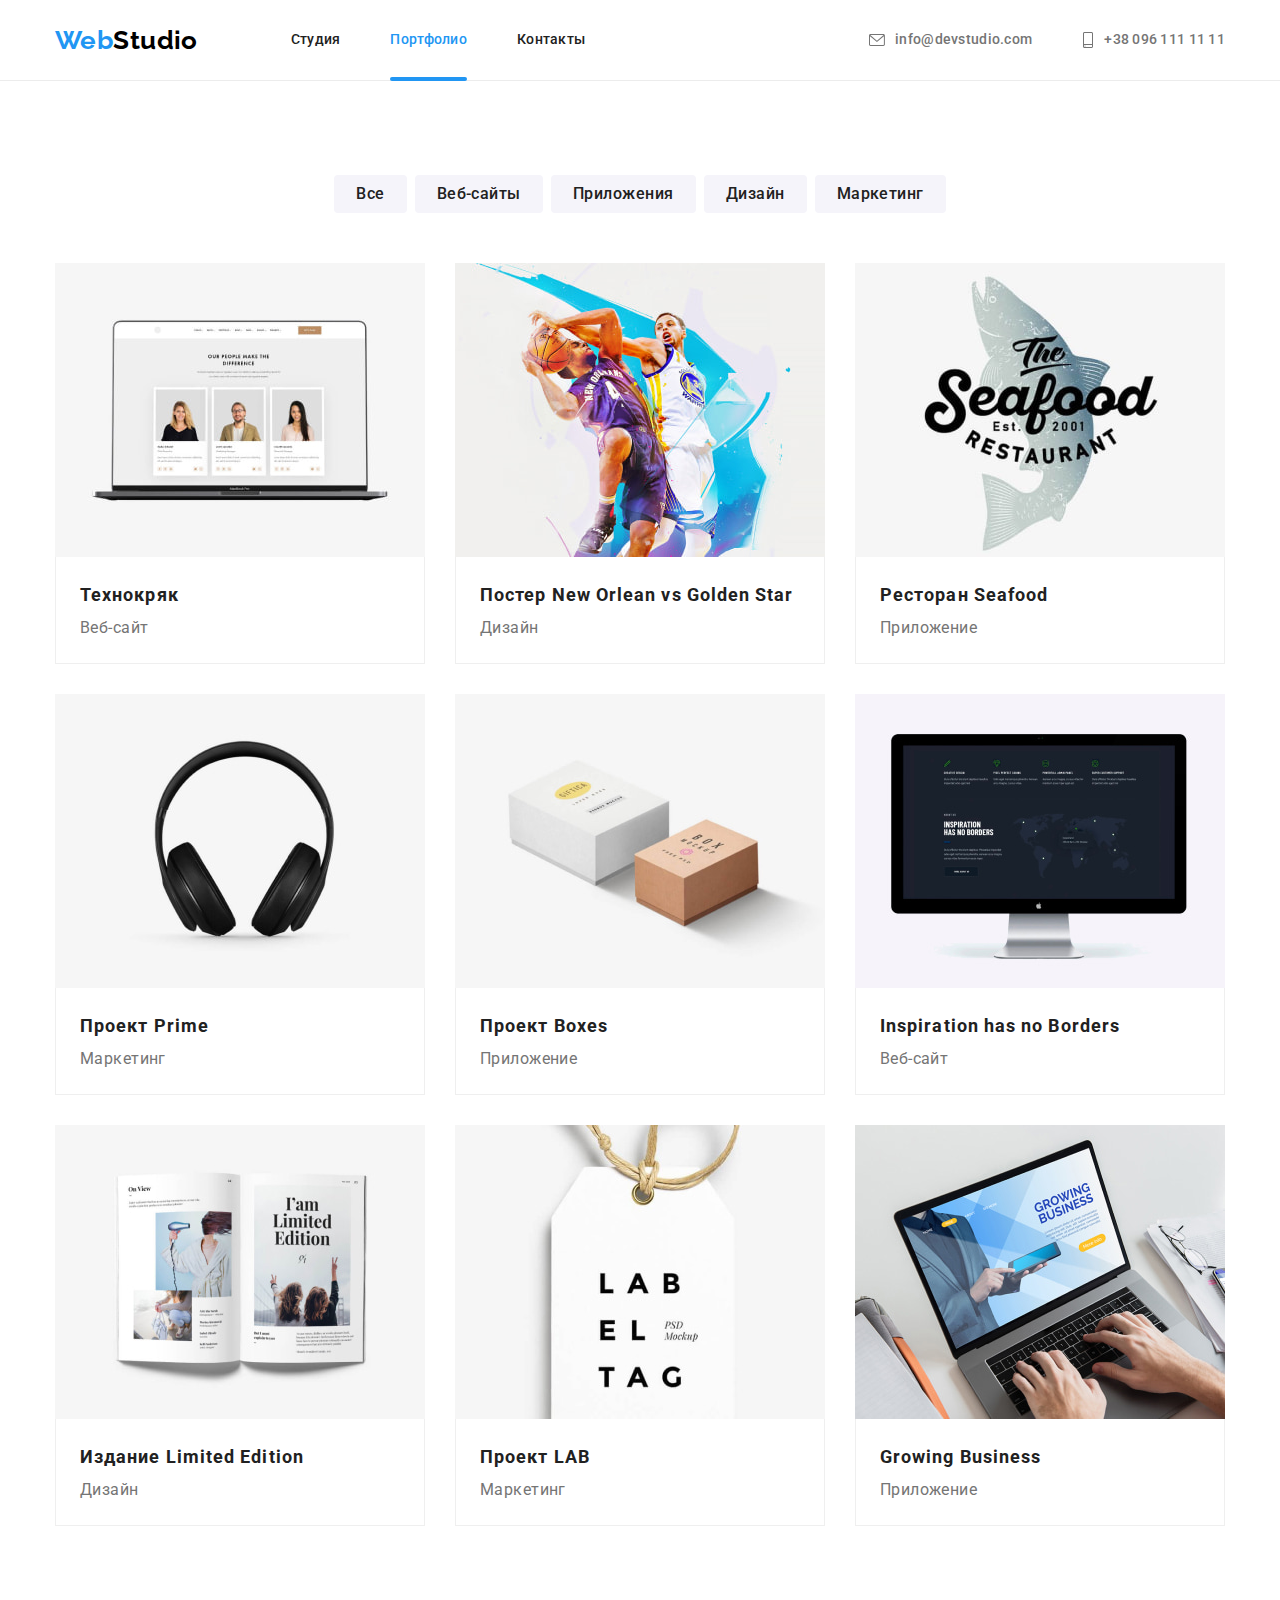
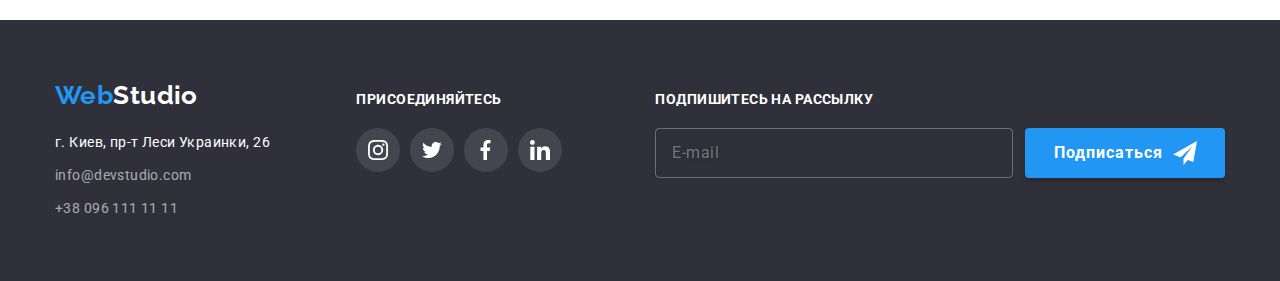
==== portfolio.html @ 92adb213 "Переніс файли з 6 ДЗ" ====
<!DOCTYPE html>
<html lang="ru">
  <head>
    <meta charset="UTF-8" />
    <meta http-equiv="X-UA-Compatible" content="IE=edge" />
    <meta name="viewport" content="width=device-width, initial-scale=1.0" />
    <title>Портфолио</title>
    <link
      rel="stylesheet"
      href="https://cdnjs.cloudflare.com/ajax/libs/modern-normalize/1.1.0/modern-normalize.min.css"
    />
    <link
      href="https://fonts.googleapis.com/css2?family=Raleway:wght@700&family=Roboto:wght@400;500;700;900&display=swap"
      rel="stylesheet"
    />
    <link rel="stylesheet" href="./css/styles.css" />
  </head>
  <body>
    <!-- header сайту -->
    <header class="header">
      <div class="container">
        <div class="header-container-nav">
          <a href="./index.html" class="logo logo-header"
            >Web<span class="logo-black">Studio</span>
          </a>
          <nav class="header-nav">
            <ul class="header-nav-list">
              <li class="header-nav-item">
                <a href="./index.html" class="header-nav-link">Студия</a>
              </li>
              <li class="header-nav-item">
                <a href="./portfolio.html" class="header-nav-link nav-active">Портфолио</a>
              </li>
              <li class="header-nav-item"><a href="./" class="header-nav-link">Контакты</a></li>
            </ul>
          </nav>
        </div>
        <ul class="header-contact-list">
          <li class="header-contact-item">
            <a href="mailto:info@devstudio.com" class="header-contact-link">
              <svg class="header-contact-item-icon" width="16" height="12">
                <use href="./images/icons.svg#icon-mail"></use>
              </svg>
              info@devstudio.com
            </a>
          </li>
          <li class="header-contact-item">
            <a href="tel:+380961111111" class="header-contact-link">
              <svg class="header-contact-item-icon" width="12" height="16">
                <use href="./images/icons.svg#icon-phone"></use>
              </svg>
              +38 096 111 11 11
            </a>
          </li>
        </ul>
      </div>
    </header>

    <!-- main сторінки -->
    <main>
      <!-- section портфоліо (заголовок h1 потрібно сховати) -->
      <section class="section">
        <div class="container">
          <h1 class="visually-hidden">Примеры работ (нужно скрыть)</h1>
          <ul class="works-nav">
            <li class="works-item-nav"><button type="button" class="btn works-btn">Все</button></li>
            <li class="works-item-nav">
              <button type="button" class="btn works-btn">Веб-сайты</button>
            </li>
            <li class="works-item-nav">
              <button type="button" class="btn works-btn">Приложения</button>
            </li>
            <li class="works-item-nav">
              <button type="button" class="btn works-btn">Дизайн</button>
            </li>
            <li class="works-item-nav">
              <button type="button" class="btn works-btn">Маркетинг</button>
            </li>
          </ul>

          <ul class="works-item-list">
            <li class="works-item">
              <a href="" class="works-item-link">
                <div class="works-item-img">
                  <img src="./images/technocrack.jpg" alt="Веб-сайт фирмы Технокряк" width="370" />
                  <div class="works-overlay">
                    <p class="works-overlay-desc">
                      Технокряк это современная площадка распространения коронавируса. Компании
                      используют эту платформу для цифрового шпионажа и атак на защищённые сервера
                      конкурентов
                    </p>
                  </div>
                </div>
                <div class="works-item-desc">
                  <h2 class="works-item-title">Технокряк</h2>
                  <p class="works-item-desc-text">Веб-сайт</p>
                </div>
              </a>
            </li>
            <li class="works-item">
              <a href="" class="works-item-link">
                <div class="works-item-img">
                  <img
                    src="./images/poster-new-orlean.jpg"
                    alt="Дизайн постера New Orlean vs Golden Star"
                    width="370"
                  />
                  <div class="works-overlay">
                    <p class="works-overlay-desc">
                      Lorem ipsum dolor sit amet consectetur adipisicing elit. Velit accusantium
                      eveniet cupiditate consequuntur neque numquam labore quia. Sint, quis impedit.
                    </p>
                  </div>
                </div>
                <div class="works-item-desc">
                  <h2 class="works-item-title">Постер New Orlean vs Golden Star</h2>
                  <p class="works-item-desc-text">Дизайн</p>
                </div>
              </a>
            </li>
            <li class="works-item">
              <a href="" class="works-item-link">
                <div class="works-item-img">
                  <img
                    src="./images/restaurant-seafood.jpg"
                    alt="Приложение ресторана Seafood"
                    width="370"
                  />
                  <div class="works-overlay">
                    <p class="works-overlay-desc">
                      Lorem ipsum dolor sit amet consectetur adipisicing elit. Ullam, adipisci?
                      Minima non exercitationem nulla molestias esse accusantium nam ducimus
                      similique labore quasi dolorem voluptate iste commodi aspernatur, mollitia
                      saepe repudiandae?
                    </p>
                  </div>
                </div>
                <div class="works-item-desc">
                  <h2 class="works-item-title">Ресторан Seafood</h2>
                  <p class="works-item-desc-text">Приложение</p>
                </div>
              </a>
            </li>
            <li class="works-item">
              <a href="" class="works-item-link">
                <div class="works-item-img">
                  <img
                    src="./images/project-prime.jpg"
                    alt="Маркетинг для проекта Prime"
                    width="370"
                  />
                  <div class="works-overlay">
                    <p class="works-overlay-desc">
                      Lorem ipsum dolor sit amet consectetur adipisicing elit. Ullam, adipisci?
                      Minima non exercitationem nulla molestias esse accusantium nam ducimus
                      similique labore quasi dolorem voluptate iste commodi aspernatur, mollitia
                      saepe repudiandae?
                    </p>
                  </div>
                </div>
                <div class="works-item-desc">
                  <h2 class="works-item-title">Проект Prime</h2>
                  <p class="works-item-desc-text">Маркетинг</p>
                </div>
              </a>
            </li>
            <li class="works-item">
              <a href="" class="works-item-link">
                <div class="works-item-img">
                  <img src="./images/project-boxes.jpg" alt="Приложение для Boxes" width="370" />
                  <div class="works-overlay">
                    <p class="works-overlay-desc">
                      Lorem ipsum dolor sit amet consectetur adipisicing elit. Tenetur, expedita
                      illo sed atque quam accusamus hic fugiat vel suscipit, dolores culpa placeat,
                      sequi maiores!
                    </p>
                  </div>
                </div>
                <div class="works-item-desc">
                  <h2 class="works-item-title">Проект Boxes</h2>
                  <p class="works-item-desc-text">Приложение</p>
                </div>
              </a>
            </li>
            <li class="works-item">
              <a href="" class="works-item-link">
                <div class="works-item-img">
                  <img
                    src="./images/inspiration-has-no-borders.jpg"
                    alt="Веб-сайт Inspiration has no Borders"
                    width="370"
                  />
                  <div class="works-overlay">
                    <p class="works-overlay-desc">
                      Lorem ipsum dolor sit amet consectetur adipisicing elit. Tenetur, expedita
                      illo sed atque quam accusamus hic fugiat vel suscipit, dolores culpa placeat,
                      sequi maiores!
                    </p>
                  </div>
                </div>
                <div class="works-item-desc">
                  <h2 class="works-item-title">Inspiration has no Borders</h2>
                  <p class="works-item-desc-text">Веб-сайт</p>
                </div>
              </a>
            </li>
            <li class="works-item">
              <a href="" class="works-item-link">
                <div class="works-item-img">
                  <img
                    src="./images/publisher-limited-edition.jpg"
                    alt="Дизайн для издания Limited Edition"
                    width="370"
                  />
                  <div class="works-overlay">
                    <p class="works-overlay-desc">
                      Lorem ipsum dolor sit amet consectetur adipisicing elit. Consequuntur,
                      adipisci impedit. Ipsum iste nobis maxime labore explicabo commodi possimus ex
                      totam vitae, consectetur eaque molestias illo ratione. Et, excepturi placeat?
                    </p>
                  </div>
                </div>
                <div class="works-item-desc">
                  <h2 class="works-item-title">Издание Limited Edition</h2>
                  <p class="works-item-desc-text">Дизайн</p>
                </div>
              </a>
            </li>
            <li class="works-item">
              <a href="" class="works-item-link">
                <div class="works-item-img">
                  <img src="./images/project-lab.jpg" alt="Маркетинг для проекта LAB" width="370" />
                  <div class="works-overlay">
                    <p class="works-overlay-desc">
                      Lorem ipsum dolor sit amet consectetur adipisicing elit. Consequuntur,
                      adipisci impedit. Ipsum iste nobis maxime labore explicabo commodi possimus ex
                      totam vitae, consectetur eaque molestias illo ratione. Et, excepturi placeat?
                    </p>
                  </div>
                </div>
                <div class="works-item-desc">
                  <h2 class="works-item-title">Проект LAB</h2>
                  <p class="works-item-desc-text">Маркетинг</p>
                </div>
              </a>
            </li>
            <li class="works-item">
              <a href="" class="works-item-link">
                <div class="works-item-img">
                  <img
                    src="./images/growing-business.jpg"
                    alt="Приложение для Growing Business"
                    width="370"
                  />
                  <div class="works-overlay">
                    <p class="works-overlay-desc">
                      Lorem ipsum dolor sit amet consectetur adipisicing elit. Consequuntur,
                      adipisci impedit. Ipsum iste nobis maxime labore explicabo commodi possimus ex
                      totam vitae, consectetur eaque molestias illo ratione. Et, excepturi placeat?
                    </p>
                  </div>
                </div>
                <div class="works-item-desc">
                  <h2 class="works-item-title">Growing Business</h2>
                  <p class="works-item-desc-text">Приложение</p>
                </div>
              </a>
            </li>
          </ul>
        </div>
      </section>
    </main>

    <!-- footer сайту -->
    <footer class="footer">
      <div class="container">
        <div class="footer-left-container">
          <a href="./index.html" class="logo logo-footer"
            >Web<span class="span-white">Studio</span></a
          >
          <address class="footer-address">
            <ul>
              <li>
                <a
                  href="https://goo.gl/maps/K3Pn72QrReQsGpMP8"
                  class="footer-address-link"
                  target="_blank"
                  rel="noopener noreferrer"
                  >г. Киев, пр-т Леси Украинки, 26</a
                >
              </li>
              <li>
                <a href="mailto:info@devstudio.com" class="footer-contact-link"
                  >info@devstudio.com</a
                >
              </li>
              <li><a href="tel:+380961111111" class="footer-contact-link">+38 096 111 11 11</a></li>
            </ul>
          </address>
        </div>
        <div class="footer-center-container">
          <h3 class="footer-center-title">Присоединяйтесь</h3>
          <ul class="social-list">
            <li class="social-item">
              <a
                class="social-link footer-social"
                href="https://www.instagram.com/"
                target="_blank"
                rel="noopener noreferrer"
              >
                <svg class="social-link-svg">
                  <use href="./images/icons.svg#icon-instagram"></use>
                </svg>
              </a>
            </li>
            <li class="social-item">
              <a
                class="social-link footer-social"
                href="https://twitter.com/"
                target="_blank"
                rel="noopener noreferrer"
              >
                <svg class="social-link-svg">
                  <use href="./images/icons.svg#icon-twitter"></use>
                </svg>
              </a>
            </li>
            <li class="social-item">
              <a
                class="social-link footer-social"
                href="facebook.com"
                target="_blank"
                rel="noopener norferrer"
              >
                <svg class="social-link-svg">
                  <use href="./images/icons.svg#icon-facebook"></use>
                </svg>
              </a>
            </li>
            <li class="social-item">
              <a
                class="social-link footer-social"
                href="https://linkedin.com/"
                target="_blank"
                rel="noopener noreferrer"
              >
                <svg class="social-link-svg">
                  <use href="./images/icons.svg#icon-linkedin"></use>
                </svg>
              </a>
            </li>
          </ul>
        </div>
        <div class="footer-form-container">
          <h3 class="footer-form-title">Подпишитесь на рассылку</h3>
          <form class="footer-form">
            <label class="footer-form-label">
              <input type="email" placeholder="E-mail" class="footer-form-input" />
            </label>
            <button type="submit" class="btn-send">
              Подписаться
              <svg class="form-icon-send">
                <use href="./images/icons.svg#icon-send"></use>
              </svg>
            </button>
          </form>
        </div>
      </div>
    </footer>

    <!-- Підключення js -->
    <script src="./js/modal.js"></script>
  </body>
</html>
---- css/styles.css ----
:root {
  --background-color: #ffffff;
  --background-select-color: #f5f4fa;
  --accent-color: #2196f3;
  --body-text-color: #757575;
  --body-title-color: #212121;
  --hero-title-color: #ffffff;
  --button-hover-text-color: #ffffff;
  --footer-color: #2f303a;
  --copyright-link-color: rgba(255, 255, 255, 0.6);
  --color-white: #ffffff;
  --color-black: #000000;
  --icon-color: #afb1b8;
  --timing-function: cubic-bezier(0.4, 0, 0.2, 1);
  --overlay-works-color: rgba(33, 150, 243, 0.9);
  --backdrop-background-color: rgba(0, 0, 0, 0.2);
}

/* Скидання стилів */
h1,
h2,
h3,
h4,
h5,
h6,
p,
ul,
li {
  margin: 0;
}

img {
  display: block;
  max-width: 100%;
  height: auto;
}

ul {
  padding: 0;
  list-style: none;
}

a {
  text-decoration: none;
}

.container {
  width: 1200px;
  padding: 0 15px;
  margin: 0 auto;
}

body {
  font-family: 'Roboto', sans-serif;
  font-size: 14px;
  letter-spacing: 0.03em;
  color: var(--body-text-color);
  background-color: var(--background-color);
}

/* Стилізація header i footer */
.header {
  border-bottom: 1px solid #ececec;
}

.header > .container {
  display: flex;
  align-items: center;
  justify-content: space-between;
}

.logo {
  font-family: 'Raleway', sans-serif;
  font-weight: 700;
  font-size: 26px;
  line-height: 1.19;
  color: var(--accent-color);
}

.logo-black {
  color: var(--color-black);
}

/* Стилізація навігації */
.header-container-nav {
  display: inline-flex;
  align-items: center;
}

.logo-header {
  margin-right: 93px;
}

.header-nav-list {
  display: inline-flex;
}

.header-nav-item:not(:last-child),
.header-contact-item:not(:last-child) {
  margin-right: 50px;
}

.header-nav-link,
.header-contact-link {
  display: block;
  font-weight: 500;
  line-height: 1.14;
  letter-spacing: 0.02em;
  padding: 32px 0;
}

.header-nav-link {
  color: var(--body-title-color);
}

.nav-active {
  position: relative;
  color: var(--accent-color);
}

.nav-active::after {
  content: '';
  position: absolute;
  width: 100%;
  height: 4px;
  bottom: -1px;
  left: 0;
  border-radius: 2px;
  background-color: var(--accent-color);
}
.header-contact-list {
  display: inline-flex;
}

.header-contact-item:hover .header-contact-item-icon {
  fill: var(--accent-color);
}

.header-contact-link {
  display: flex;
  align-items: center;
  color: var(--body-text-color);
}

.header-contact-item-icon {
  margin-right: 10px;
  fill: currentColor;

  transition: fill 250ms var(--timing-function);
}

.header-contact-item .header-contact-link:hover,
.header-contact-item:hover .header-contact-link,
.header-contact-item .header-contact-link:focus,
.header-nav-item .header-nav-link:hover,
.header-nav-item .header-nav-link:focus,
.footer-contact-link:hover,
.footer-contact-link:focus,
.footer-address-link:hover,
.footer-address-link:focus {
  color: var(--accent-color);
}

.header-nav-link,
.header-contact-link,
.footer-contact-link,
.footer-address-link {
  transition: color 250ms var(--timing-function);
}

/* Стилізація кнопок */
.btn {
  border: none;
  border-radius: 4px;
  font-family: inherit;
  font-weight: 500;
  font-size: 16px;
  line-height: 1.63;
  text-align: center;
  letter-spacing: 0.03em;
  color: var(--body-title-color);
  background-color: var(--background-select-color);
  cursor: pointer;

  transition: background-color 250ms var(--timing-function), color 250ms var(--timing-function),
    box-shadow 250ms var(--timing-function);
}

.btn-hero {
  padding: 10px 32px;
  font-weight: 700;
  line-height: 1.87;
  letter-spacing: 0.06em;
  color: var(--button-hover-text-color);
  background-color: var(--accent-color);
  box-shadow: 0px 4px 4px rgba(0, 0, 0, 0.15);
}

.btn-hero:hover,
.btn-hero:focus {
  background: #188ce8;
}

/* Стилізація Героя */
.hero {
  padding-top: 200px;
  padding-bottom: 200px;
  background: linear-gradient(rgba(47, 48, 58, 0.4), rgba(47, 48, 58, 0.4)), url(../images/Img.jpg);
  background-repeat: no-repeat;
  background-position: center;
  background-size: 1600px;
  max-width: 1600px;
  margin: 0 auto;
}

.hero .container {
  text-align: center;
}

.hero-title {
  margin-bottom: 30px;
  font-weight: 900;
  font-size: 44px;
  line-height: 1.36;
  text-align: center;
  letter-spacing: 0.06em;
  text-transform: uppercase;
  color: var(--hero-title-color);
}

/* Стилізація Преимущества */
.section {
  padding-top: 94px;
  padding-bottom: 94px;
}

.visually-hidden {
  position: absolute;
  width: 1px;
  height: 1px;
  margin: -1px;
  border: 0;
  padding: 0;
  white-space: nowrap;
  clip-path: inset(100%);
  clip: rect(0 0 0 0);
  overflow: hidden;
}

.advantages-list {
  display: flex;
}

.advantages-item {
  width: 270px;
}

.advantages-item:not(:last-child) {
  margin-right: 30px;
}

.advantages-img-bcg {
  display: flex;
  align-items: center;
  justify-content: center;
  height: 120px;
  margin-bottom: 30px;
  background-color: var(--background-select-color);
  border-radius: 4px;
}
.advantages-img {
  width: 70px;
  height: 70px;
}

.advantages-title {
  margin-bottom: 10px;
  font-size: 14px;
  font-weight: 700;
  line-height: 1.14;
  text-transform: uppercase;
  color: var(--body-title-color);
}

.advantages-desc {
  line-height: 1.71;
}

/* Стилізація Чем мы занимаемся*/
.activity-section {
  padding-top: 0;
}

.section-title {
  margin-bottom: 50px;
  font-weight: 700;
  font-size: 36px;
  line-height: 1.17;
  text-align: center;
  color: var(--body-title-color);
}

.activity-list {
  display: flex;
}

.activity-item {
  position: relative;
}

.activity-item:not(:last-child) {
  margin-right: 30px;
}

.activity-title {
  position: absolute;
  bottom: 0;
  left: 0;
  display: flex;
  align-items: center;
  justify-content: center;
  width: 100%;
  height: 70px;
  font-size: 14px;
  text-transform: uppercase;
  color: var(--color-white);
  background-color: rgba(47, 48, 58, 0.8);
}

/* Стилізація Наша команд*/
.team {
  background-color: var(--background-select-color);
}

.team-list {
  display: flex;
}

.team-item {
  width: 270px;
  border-radius: 0 0 4px 4px;
  background-color: var(--color-white);
  box-shadow: 0px 1px 3px rgba(0, 0, 0, 0.12), 0px 1px 1px rgba(0, 0, 0, 0.14),
    0px 2px 1px rgba(0, 0, 0, 0.2);
}

.team-item:not(:last-child) {
  margin-right: 30px;
}

.team-div-desc {
  padding-top: 30px;
  padding-bottom: 30px;
}

.team-member-title,
.team-member-desc {
  font-size: 16px;
  line-height: 1.19;
  text-align: center;
}

.team-member-title {
  margin-bottom: 10px;
  font-weight: 500;
  color: var(--body-title-color);
}

.team-member-desc {
  margin-bottom: 16px;
}

.social-list {
  display: flex;
  justify-content: center;
}
.social-item {
  width: 44px;
  height: 44px;
}

.social-item:not(:last-child) {
  margin-right: 10px;
}

.social-link {
  display: flex;
  align-items: center;
  justify-content: center;
  width: 100%;
  height: 100%;
  border-radius: 50%;

  transition: background-color 250ms var(--timing-function);
}

.social-link:hover,
.social-link:focus {
  background-color: var(--accent-color);
}

.social-link-svg {
  width: 20px;
  height: 20px;
  fill: var(--icon-color);

  transition: fill 250ms var(--timing-function);
}

.social-link:hover .social-link-svg,
.social-link:focus .social-link-svg {
  fill: var(--color-white);
}

/* Стидізація Постоянние клиенты */
.our-clients {
  display: inline-flex;
}
.our-clients-item {
  width: 170px;
  height: 92px;
}

.our-clients-item:not(:last-child) {
  margin-right: 30px;
}
.our-clients-link {
  display: flex;
  justify-content: center;
  align-items: center;
  width: 100%;
  height: 100%;
  border: 1px solid var(--icon-color);
  border-radius: 4px;

  transition: border 250ms var(--timing-function);
}

.our-clients-logo {
  width: 106px;
  height: 60px;
  fill: var(--icon-color);

  transition: fill 250ms var(--timing-function);
}

.our-clients-link:hover .our-clients-logo,
.our-clients-link:focus .our-clients-logo {
  fill: var(--accent-color);
}

.our-clients-link:hover,
.our-clients-link:focus {
  border-color: var(--accent-color);
}

/* Стилізація backdrop */
.backdrop-container {
  position: fixed;
  top: 0;
  left: 0;
  width: 100%;
  height: 100%;
  background-color: var(--backdrop-background-color);

  opacity: 1;

  transition: opacity 250ms var(--timing-function);
}

.backdrop-container.is-hidden {
  opacity: 0;
  pointer-events: none;
  visibility: hidden;
}

.backdrop-container.is-hidden .modal {
  transform: translate(-50%, -50%) scale(0.9);
}

.modal {
  position: absolute;
  top: 50%;
  left: 50%;
  width: 528px;
  height: 581px;
  padding: 40px;
  background-color: var(--color-white);
  box-shadow: 0px 1px 3px rgba(0, 0, 0, 0.12), 0px 1px 1px rgba(0, 0, 0, 0.14),
    0px 2px 1px rgba(0, 0, 0, 0.2);
  border-radius: 4px;

  transform: translate(-50%, -50%) scale(1);
  transition: transform 250ms var(--timing-function), visibility 250ms var(--timing-function);
}

.btn-backdrop-close {
  position: absolute;
  top: 8px;
  right: 8px;

  width: 30px;
  height: 30px;

  display: flex;
  align-items: center;
  justify-content: center;

  background-color: transparent;
  border-radius: 50%;
  border: 1px solid rgba(0, 0, 0, 0.1);

  cursor: pointer;
}

.btn-backdrop-close:hover .backdrop-close,
.btn-backdrop-close:focus .backdrop-close {
  fill: var(--accent-color);
}

.backdrop-close {
  width: 11px;
  height: 11px;
  fill: var(--color-black);

  transition: fill 250ms var(--timing-function);
}

.backdrop-modal-title {
  margin-bottom: 12px;

  font-size: 20px;
  text-align: center;

  color: var(--body-title-color);
}
.modal-form {
  display: flex;
  flex-direction: column;
  align-items: center;
}

.modal-form-label {
  position: relative;

  display: block;
  width: 100%;
  margin-bottom: 10px;
}

.modal-form-label-text {
  margin-bottom: 4px;

  font-size: 12px;
  line-height: 1.17;
  letter-spacing: 0.01em;

  color: var(--body-text-color);
}

.modal-form-label input,
.modal-form-label textarea {
  width: 100%;

  border-color: rgba(33, 33, 33, 0.2);
  border-width: 1px;
  border-style: solid;
  border-radius: 4px;

  transition: border-color 250ms var(--timing-function);
}

.modal-form-input {
  height: 40px;
  padding-left: 42px;
  padding-right: 10px;
}

.modal-form-textarea {
  display: block;
  height: 120px;
  padding: 12px 16px;

  resize: none;
}

.modal-form-input:focus-within,
.modal-form-textarea:focus-within {
  outline: none;
  border-color: var(--accent-color);
}

.modal-form-input:not(:placeholder-shown),
.modal-form-textarea:not(:placeholder-shown) {
  border-color: var(--accent-color);
  color: var(--body-title-color);
}

.modal-form-label-textarea {
  margin-bottom: 20px;
}

.modal-form-label-checkbox {
  display: inline-flex;
  align-items: center;

  margin-bottom: 30px;

  line-height: 1.71;
}

.modal-form-label-icon {
  width: 18px;
  height: 18px;
  position: absolute;
  bottom: 11px;
  left: 12px;
  fill: var(--body-title-color);

  transition: fill 250ms var(--timing-function);
}

.form-checkbox-icon {
  width: 16px;
  height: 15px;
  margin-right: 9px;

  /* чомусь не можу анімувати появу галочки */
  border: 2px solid var(--body-title-color);
  border-radius: 2px;
  background-color: transparent;
  background-image: none;

  transition: background-color 250ms var(--timing-function),
    background-image 250ms var(--timing-function);
}

.modal-form-input:focus-within + .modal-form-label-icon,
.modal-form-input:not(:placeholder-shown) + .modal-form-label-icon {
  fill: var(--accent-color);
}

.checkbox {
  -webkit-appearance: none;
  -moz-appearance: none;
  appearance: none;
}

.checkbox:checked + .form-checkbox-icon {
  background-image: url('../images/checkbox-checked.svg');
  background-repeat: no-repeat;
  background-position: center;
  background-color: var(--accent-color);
  border-radius: 2px;
  border: none;
}

.form-checkbox-link {
  margin-left: 4px;

  color: var(--accent-color);

  text-decoration: underline;
}

.btn-modal-form {
  padding: 10px 32px;
  font-weight: 700;
  line-height: 1.87;
  letter-spacing: 0.06em;
  color: var(--button-hover-text-color);
  background-color: var(--accent-color);
  box-shadow: 0px 4px 4px rgba(0, 0, 0, 0.15);
}

.btn-modal-form:hover,
.btn-modal-form:focus {
  background: #188ce8;
}

/* Стилізація footer */
.footer {
  padding-top: 60px;
  padding-bottom: 60px;
  background-color: var(--footer-color);
}

.logo-footer {
  display: block;
  margin-bottom: 20px;
}

.span-white {
  color: var(--color-white);
}

.footer-address {
  font-style: normal;
}

.footer-address-link {
  display: block;
  line-height: 1.71;
  color: var(--color-white);
}

.footer-contact-link {
  display: block;
  line-height: 1.71;
  color: var(--copyright-link-color);
}

.footer-address li:not(:last-child) {
  margin-bottom: 9px;
}

.footer > .container {
  display: flex;
  align-items: baseline;
}

.footer-left-container {
  margin-right: 70px;
  flex-grow: 1;
}

.footer-center-container {
  margin-right: 93px;
}

.footer-center-title,
.footer-form-title {
  margin-bottom: 20px;
  font-size: 14px;
  line-height: 1.14;
  text-transform: uppercase;
  color: var(--color-white);
}

.footer-social {
  background-color: rgba(255, 255, 255, 0.1);
}

.footer-social > .social-link-svg {
  fill: var(--color-white);
}

.footer-form {
  display: flex;
  align-items: center;
}

.footer-form-label {
  margin-right: 12px;
}

.footer-form-input {
  width: 358px;
  height: 50px;
  padding: 15px 16px;

  font-size: 16px;
  line-height: 1.25;
  letter-spacing: 0.03em;

  color: rgba(255, 255, 255, 0.6);
  background-color: transparent;
  border: 1px solid rgba(255, 255, 255, 0.3);
  filter: drop-shadow(0px 4px 4px rgba(0, 0, 0, 0.15));
  border-radius: 4px;

  transition: border-color 250ms var(--timing-function);
}

.footer-form-input:focus-within {
  outline: none;
  border-color: var(--accent-color);
}

.footer-form-input:not(:placeholder-shown) {
  border-color: var(--accent-color);
  color: var(--color-white);
}

.btn-send {
  display: flex;
  align-items: center;
  text-align: center;
  padding: 10px 28px 10px 29px;

  font-weight: 700;
  font-size: 16px;
  line-height: 1.87;
  letter-spacing: 0.06em;

  color: var(--color-white);
  background-color: var(--accent-color);
  box-shadow: 0px 4px 4px rgba(0, 0, 0, 0.15);
  border-radius: 4px;
  border: none;
  cursor: pointer;
}

.form-icon-send {
  width: 24px;
  height: 24px;
  margin-left: 10px;
  fill: var(--color-white);
}

/* Стилізація сторінки Портфолио */
.works-nav {
  display: flex;
  justify-content: center;
  margin-bottom: 50px;
}

.works-item-nav:not(:last-child) {
  margin-right: 8px;
}
.works-btn {
  padding: 6px 22px;
}

.works-btn:active,
.works-btn:hover,
.works-btn:focus {
  background-color: var(--accent-color);
  color: var(--button-hover-text-color);
  box-shadow: 0px 3px 1px rgba(0, 0, 0, 0.1), 0px 1px 2px rgba(0, 0, 0, 0.08),
    0px 2px 2px rgba(0, 0, 0, 0.12);
}

.works-item-list {
  display: flex;
  flex-wrap: wrap;
  margin-top: -30px;
  margin-left: -30px;
}

.works-item-link {
  display: block;
}

.works-item-link:hover,
.works-item-link:focus {
  box-shadow: 0px 1px 1px rgba(0, 0, 0, 0.12), 0px 4px 4px rgba(0, 0, 0, 0.06),
    1px 4px 6px rgba(0, 0, 0, 0.16);
  cursor: pointer;
}

.works-item {
  flex-basis: calc((100% - 90px) / 3);
  margin-top: 30px;
  margin-left: 30px;
}

.works-item-img {
  position: relative;
  overflow: hidden;
}
.works-overlay {
  position: absolute;
  width: 100%;
  height: 100%;
  display: flex;
  align-items: center;
  background-color: var(--overlay-works-color);

  transform: translate(0, 0);

  transition: transform 250ms var(--timing-function);
}

.works-item-link:hover .works-overlay,
.works-item-link:focus .works-overlay {
  transform: translate(0, -100%);
}

.works-overlay-desc {
  padding: 24px;
  font-size: 18px;
  line-height: 1.56;
  color: var(--color-white);
}

.works-item-desc {
  padding: 20px 24px;
  background: var(--color-white);
  border-width: 0 1px 1px 1px;
  border-style: solid;
  border-color: #efefef;
}

.works-item-title {
  font-weight: 700;
  font-size: 18px;
  line-height: 2;
  letter-spacing: 0.06em;
  color: var(--body-title-color);
}

.works-item-desc-text {
  display: block;
  font-size: 16px;
  line-height: 1.87;
  color: var(--body-text-color);
}
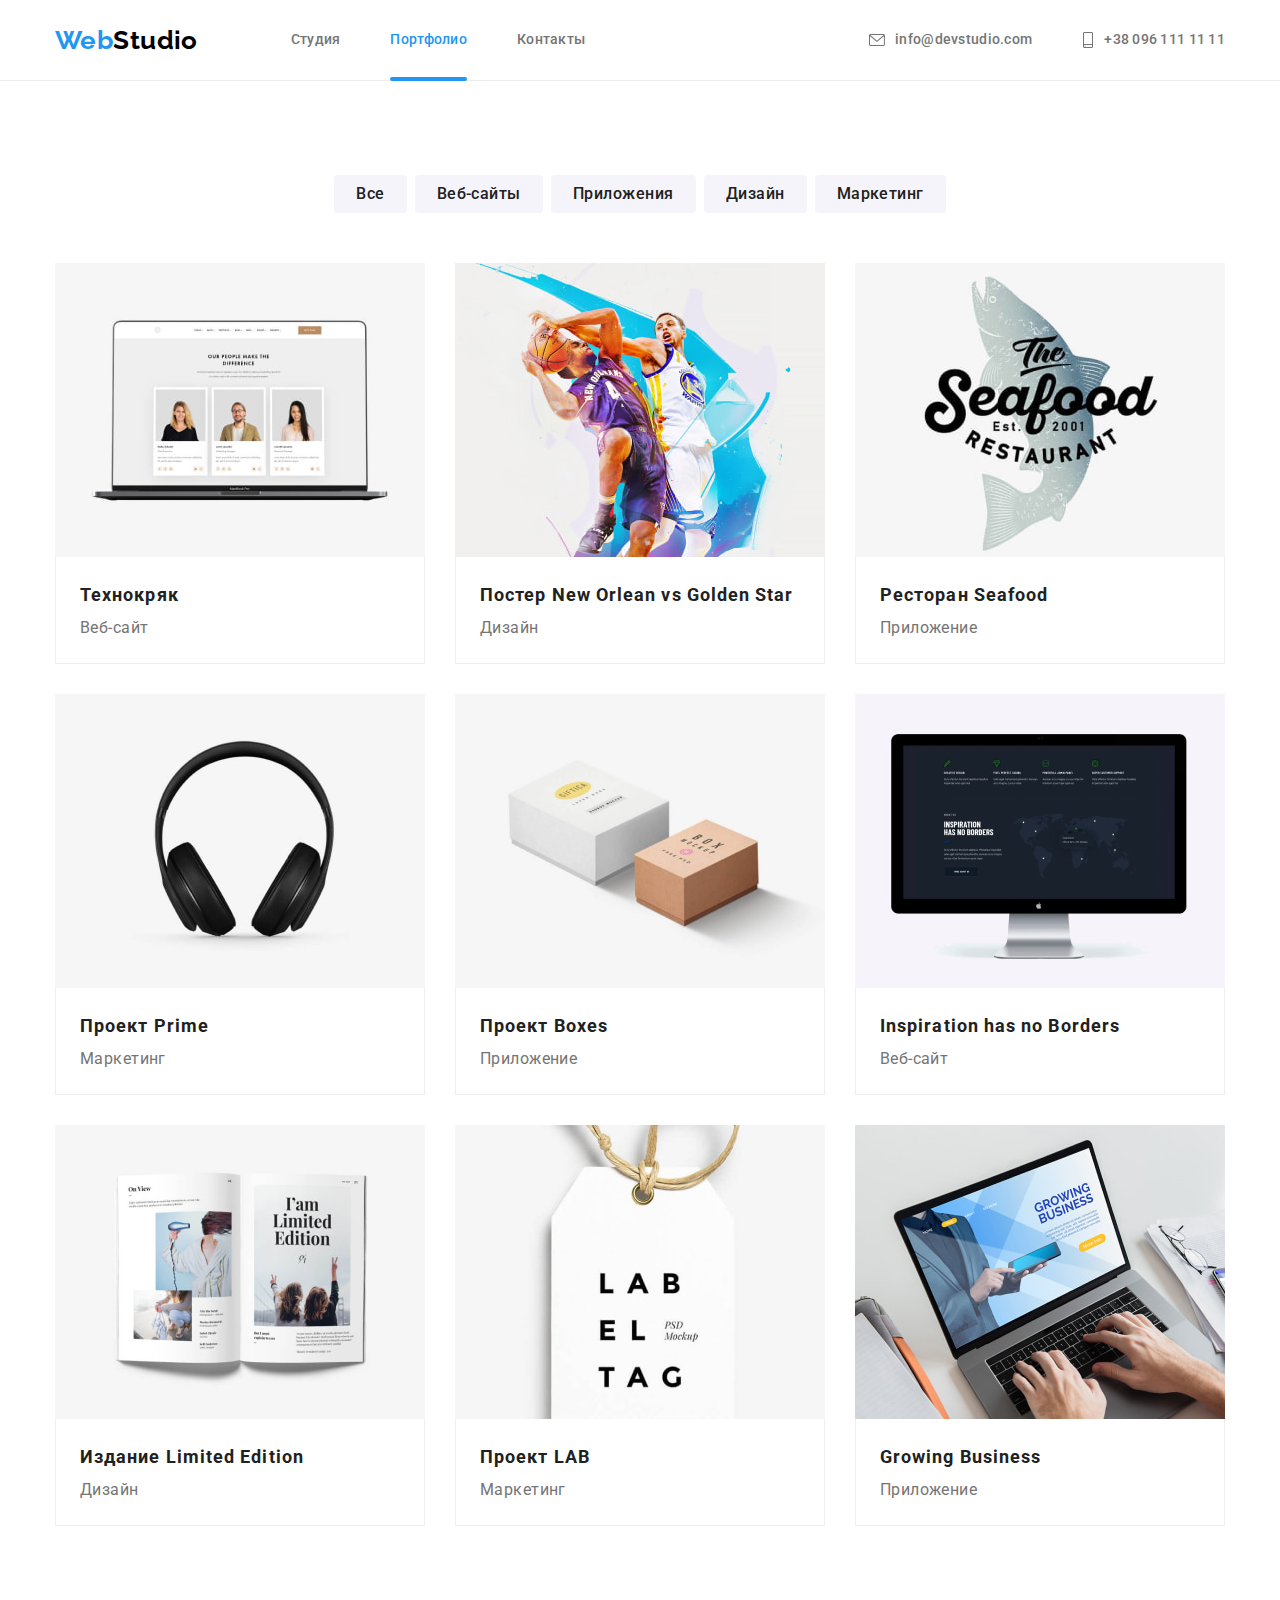
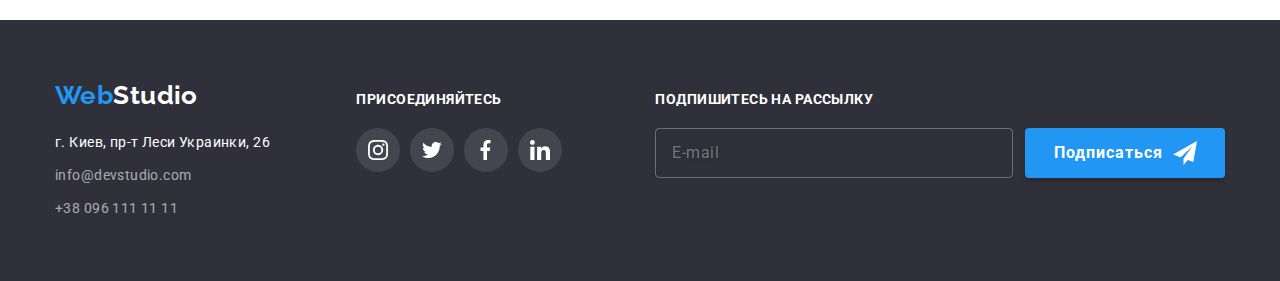
==== commit 9f21c8c6: "Готово ДЗ 7" ====
--- a/portfolio.html
+++ b/portfolio.html
@@ -13,40 +13,42 @@
       href="https://fonts.googleapis.com/css2?family=Raleway:wght@700&family=Roboto:wght@400;500;700;900&display=swap"
       rel="stylesheet"
     />
-    <link rel="stylesheet" href="./css/styles.css" />
+    <link rel="stylesheet" href="./css/main.min.css" />
   </head>
   <body>
     <!-- header сайту -->
-    <header class="header">
-      <div class="container">
-        <div class="header-container-nav">
-          <a href="./index.html" class="logo logo-header"
-            >Web<span class="logo-black">Studio</span>
+    <header class="page-header">
+      <div class="container container__header">
+        <div class="main-menu">
+          <a href="./index.html" class="logo logo__header"
+            >Web<span class="logo logo--dark">Studio</span>
           </a>
-          <nav class="header-nav">
-            <ul class="header-nav-list">
-              <li class="header-nav-item">
-                <a href="./index.html" class="header-nav-link">Студия</a>
-              </li>
-              <li class="header-nav-item">
-                <a href="./portfolio.html" class="header-nav-link nav-active">Портфолио</a>
-              </li>
-              <li class="header-nav-item"><a href="./" class="header-nav-link">Контакты</a></li>
+          <nav class="nav">
+            <ul class="nav-list">
+              <li class="nav-list__item">
+                <a href="./index.html" class="nav-list__link">Студия</a>
+              </li>
+              <li class="nav-list__item">
+                <a href="./portfolio.html" class="nav-list__link nav-list__link--active"
+                  >Портфолио</a
+                >
+              </li>
+              <li class="nav-list__item"><a href="./" class="nav-list__link">Контакты</a></li>
             </ul>
           </nav>
         </div>
-        <ul class="header-contact-list">
-          <li class="header-contact-item">
-            <a href="mailto:info@devstudio.com" class="header-contact-link">
-              <svg class="header-contact-item-icon" width="16" height="12">
+        <ul class="contact">
+          <li class="contact__item">
+            <a href="mailto:info@devstudio.com" class="contact__link">
+              <svg class="contact__icon" width="16" height="12">
                 <use href="./images/icons.svg#icon-mail"></use>
               </svg>
               info@devstudio.com
             </a>
           </li>
-          <li class="header-contact-item">
-            <a href="tel:+380961111111" class="header-contact-link">
-              <svg class="header-contact-item-icon" width="12" height="16">
+          <li class="contact__item">
+            <a href="tel:+380961111111" class="contact__link">
+              <svg class="contact__icon" width="12" height="16">
                 <use href="./images/icons.svg#icon-phone"></use>
               </svg>
               +38 096 111 11 11
@@ -58,76 +60,78 @@
 
     <!-- main сторінки -->
     <main>
-      <!-- section портфоліо (заголовок h1 потрібно сховати) -->
+      <!-- section портфоліо  -->
       <section class="section">
         <div class="container">
           <h1 class="visually-hidden">Примеры работ (нужно скрыть)</h1>
-          <ul class="works-nav">
-            <li class="works-item-nav"><button type="button" class="btn works-btn">Все</button></li>
-            <li class="works-item-nav">
-              <button type="button" class="btn works-btn">Веб-сайты</button>
-            </li>
-            <li class="works-item-nav">
-              <button type="button" class="btn works-btn">Приложения</button>
-            </li>
-            <li class="works-item-nav">
-              <button type="button" class="btn works-btn">Дизайн</button>
-            </li>
-            <li class="works-item-nav">
-              <button type="button" class="btn works-btn">Маркетинг</button>
+          <ul class="works-nav works-nav__portfolio">
+            <li class="works-nav__item">
+              <button type="button" class="btn btn__works">Все</button>
+            </li>
+            <li class="works-nav__item">
+              <button type="button" class="btn btn__works">Веб-сайты</button>
+            </li>
+            <li class="works-nav__item">
+              <button type="button" class="btn btn__works">Приложения</button>
+            </li>
+            <li class="works-nav__item">
+              <button type="button" class="btn btn__works">Дизайн</button>
+            </li>
+            <li class="works-nav__item">
+              <button type="button" class="btn btn__works">Маркетинг</button>
             </li>
           </ul>
 
-          <ul class="works-item-list">
-            <li class="works-item">
-              <a href="" class="works-item-link">
-                <div class="works-item-img">
+          <ul class="works layout layout__works">
+            <li class="works__item">
+              <a href="" class="works__link">
+                <div class="works__img">
                   <img src="./images/technocrack.jpg" alt="Веб-сайт фирмы Технокряк" width="370" />
-                  <div class="works-overlay">
-                    <p class="works-overlay-desc">
+                  <div class="works__overlay">
+                    <p class="works__overlay-desc">
                       Технокряк это современная площадка распространения коронавируса. Компании
                       используют эту платформу для цифрового шпионажа и атак на защищённые сервера
                       конкурентов
                     </p>
                   </div>
                 </div>
-                <div class="works-item-desc">
-                  <h2 class="works-item-title">Технокряк</h2>
-                  <p class="works-item-desc-text">Веб-сайт</p>
-                </div>
-              </a>
-            </li>
-            <li class="works-item">
-              <a href="" class="works-item-link">
-                <div class="works-item-img">
+                <div class="works__desc">
+                  <h2 class="works__title">Технокряк</h2>
+                  <p class="works__text">Веб-сайт</p>
+                </div>
+              </a>
+            </li>
+            <li class="works__item">
+              <a href="" class="works__link">
+                <div class="works__img">
                   <img
                     src="./images/poster-new-orlean.jpg"
                     alt="Дизайн постера New Orlean vs Golden Star"
                     width="370"
                   />
-                  <div class="works-overlay">
-                    <p class="works-overlay-desc">
+                  <div class="works__overlay">
+                    <p class="works__overlay-desc">
                       Lorem ipsum dolor sit amet consectetur adipisicing elit. Velit accusantium
                       eveniet cupiditate consequuntur neque numquam labore quia. Sint, quis impedit.
                     </p>
                   </div>
                 </div>
-                <div class="works-item-desc">
-                  <h2 class="works-item-title">Постер New Orlean vs Golden Star</h2>
-                  <p class="works-item-desc-text">Дизайн</p>
-                </div>
-              </a>
-            </li>
-            <li class="works-item">
-              <a href="" class="works-item-link">
-                <div class="works-item-img">
+                <div class="works__desc">
+                  <h2 class="works__title">Постер New Orlean vs Golden Star</h2>
+                  <p class="works__text">Дизайн</p>
+                </div>
+              </a>
+            </li>
+            <li class="works__item">
+              <a href="" class="works__link">
+                <div class="works__img">
                   <img
                     src="./images/restaurant-seafood.jpg"
                     alt="Приложение ресторана Seafood"
                     width="370"
                   />
-                  <div class="works-overlay">
-                    <p class="works-overlay-desc">
+                  <div class="works__overlay">
+                    <p class="works__overlay-desc">
                       Lorem ipsum dolor sit amet consectetur adipisicing elit. Ullam, adipisci?
                       Minima non exercitationem nulla molestias esse accusantium nam ducimus
                       similique labore quasi dolorem voluptate iste commodi aspernatur, mollitia
@@ -135,22 +139,22 @@
                     </p>
                   </div>
                 </div>
-                <div class="works-item-desc">
-                  <h2 class="works-item-title">Ресторан Seafood</h2>
-                  <p class="works-item-desc-text">Приложение</p>
-                </div>
-              </a>
-            </li>
-            <li class="works-item">
-              <a href="" class="works-item-link">
-                <div class="works-item-img">
+                <div class="works__desc">
+                  <h2 class="works__title">Ресторан Seafood</h2>
+                  <p class="works__text">Приложение</p>
+                </div>
+              </a>
+            </li>
+            <li class="works__item">
+              <a href="" class="works__link">
+                <div class="works__img">
                   <img
                     src="./images/project-prime.jpg"
                     alt="Маркетинг для проекта Prime"
                     width="370"
                   />
-                  <div class="works-overlay">
-                    <p class="works-overlay-desc">
+                  <div class="works__overlay">
+                    <p class="works__overlay-desc">
                       Lorem ipsum dolor sit amet consectetur adipisicing elit. Ullam, adipisci?
                       Minima non exercitationem nulla molestias esse accusantium nam ducimus
                       similique labore quasi dolorem voluptate iste commodi aspernatur, mollitia
@@ -158,111 +162,111 @@
                     </p>
                   </div>
                 </div>
-                <div class="works-item-desc">
-                  <h2 class="works-item-title">Проект Prime</h2>
-                  <p class="works-item-desc-text">Маркетинг</p>
-                </div>
-              </a>
-            </li>
-            <li class="works-item">
-              <a href="" class="works-item-link">
-                <div class="works-item-img">
+                <div class="works__desc">
+                  <h2 class="works__title">Проект Prime</h2>
+                  <p class="works__text">Маркетинг</p>
+                </div>
+              </a>
+            </li>
+            <li class="works__item">
+              <a href="" class="works__link">
+                <div class="works__img">
                   <img src="./images/project-boxes.jpg" alt="Приложение для Boxes" width="370" />
-                  <div class="works-overlay">
-                    <p class="works-overlay-desc">
+                  <div class="works__overlay">
+                    <p class="works__overlay-desc">
                       Lorem ipsum dolor sit amet consectetur adipisicing elit. Tenetur, expedita
                       illo sed atque quam accusamus hic fugiat vel suscipit, dolores culpa placeat,
                       sequi maiores!
                     </p>
                   </div>
                 </div>
-                <div class="works-item-desc">
-                  <h2 class="works-item-title">Проект Boxes</h2>
-                  <p class="works-item-desc-text">Приложение</p>
-                </div>
-              </a>
-            </li>
-            <li class="works-item">
-              <a href="" class="works-item-link">
-                <div class="works-item-img">
+                <div class="works__desc">
+                  <h2 class="works__title">Проект Boxes</h2>
+                  <p class="works__text">Приложение</p>
+                </div>
+              </a>
+            </li>
+            <li class="works__item">
+              <a href="" class="works__link">
+                <div class="works__img">
                   <img
                     src="./images/inspiration-has-no-borders.jpg"
                     alt="Веб-сайт Inspiration has no Borders"
                     width="370"
                   />
-                  <div class="works-overlay">
-                    <p class="works-overlay-desc">
+                  <div class="works__overlay">
+                    <p class="works__overlay-desc">
                       Lorem ipsum dolor sit amet consectetur adipisicing elit. Tenetur, expedita
                       illo sed atque quam accusamus hic fugiat vel suscipit, dolores culpa placeat,
                       sequi maiores!
                     </p>
                   </div>
                 </div>
-                <div class="works-item-desc">
-                  <h2 class="works-item-title">Inspiration has no Borders</h2>
-                  <p class="works-item-desc-text">Веб-сайт</p>
-                </div>
-              </a>
-            </li>
-            <li class="works-item">
-              <a href="" class="works-item-link">
-                <div class="works-item-img">
+                <div class="works__desc">
+                  <h2 class="works__title">Inspiration has no Borders</h2>
+                  <p class="works__text">Веб-сайт</p>
+                </div>
+              </a>
+            </li>
+            <li class="works__item">
+              <a href="" class="works__link">
+                <div class="works__img">
                   <img
                     src="./images/publisher-limited-edition.jpg"
                     alt="Дизайн для издания Limited Edition"
                     width="370"
                   />
-                  <div class="works-overlay">
-                    <p class="works-overlay-desc">
+                  <div class="works__overlay">
+                    <p class="works__overlay-desc">
                       Lorem ipsum dolor sit amet consectetur adipisicing elit. Consequuntur,
                       adipisci impedit. Ipsum iste nobis maxime labore explicabo commodi possimus ex
                       totam vitae, consectetur eaque molestias illo ratione. Et, excepturi placeat?
                     </p>
                   </div>
                 </div>
-                <div class="works-item-desc">
-                  <h2 class="works-item-title">Издание Limited Edition</h2>
-                  <p class="works-item-desc-text">Дизайн</p>
-                </div>
-              </a>
-            </li>
-            <li class="works-item">
-              <a href="" class="works-item-link">
-                <div class="works-item-img">
+                <div class="works__desc">
+                  <h2 class="works__title">Издание Limited Edition</h2>
+                  <p class="works__text">Дизайн</p>
+                </div>
+              </a>
+            </li>
+            <li class="works__item">
+              <a href="" class="works__link">
+                <div class="works__img">
                   <img src="./images/project-lab.jpg" alt="Маркетинг для проекта LAB" width="370" />
-                  <div class="works-overlay">
-                    <p class="works-overlay-desc">
+                  <div class="works__overlay">
+                    <p class="works__overlay-desc">
                       Lorem ipsum dolor sit amet consectetur adipisicing elit. Consequuntur,
                       adipisci impedit. Ipsum iste nobis maxime labore explicabo commodi possimus ex
                       totam vitae, consectetur eaque molestias illo ratione. Et, excepturi placeat?
                     </p>
                   </div>
                 </div>
-                <div class="works-item-desc">
-                  <h2 class="works-item-title">Проект LAB</h2>
-                  <p class="works-item-desc-text">Маркетинг</p>
-                </div>
-              </a>
-            </li>
-            <li class="works-item">
-              <a href="" class="works-item-link">
-                <div class="works-item-img">
+                <div class="works__desc">
+                  <h2 class="works__title">Проект LAB</h2>
+                  <p class="works__text">Маркетинг</p>
+                </div>
+              </a>
+            </li>
+            <li class="works__item">
+              <a href="" class="works__link">
+                <div class="works__img">
                   <img
                     src="./images/growing-business.jpg"
                     alt="Приложение для Growing Business"
                     width="370"
                   />
-                  <div class="works-overlay">
-                    <p class="works-overlay-desc">
+                  <div class="works__overlay">
+                    <p class="works__overlay-desc">
                       Lorem ipsum dolor sit amet consectetur adipisicing elit. Consequuntur,
                       adipisci impedit. Ipsum iste nobis maxime labore explicabo commodi possimus ex
                       totam vitae, consectetur eaque molestias illo ratione. Et, excepturi placeat?
                     </p>
                   </div>
                 </div>
-                <div class="works-item-desc">
-                  <h2 class="works-item-title">Growing Business</h2>
-                  <p class="works-item-desc-text">Приложение</p>
+                <div class="works__desc">
+                  <h2 class="works__title">Growing Business</h2>
+                  <p class="works__text">Приложение</p>
                 </div>
               </a>
             </li>
@@ -273,93 +277,97 @@
 
     <!-- footer сайту -->
     <footer class="footer">
-      <div class="container">
-        <div class="footer-left-container">
-          <a href="./index.html" class="logo logo-footer"
-            >Web<span class="span-white">Studio</span></a
+      <div class="container container__footer">
+        <div class="footer_address-box">
+          <a href="./index.html" class="logo logo__footer"
+            >Web<span class="logo logo--light">Studio</span></a
           >
-          <address class="footer-address">
+          <address class="address">
             <ul>
-              <li>
+              <li class="address__item">
                 <a
                   href="https://goo.gl/maps/K3Pn72QrReQsGpMP8"
-                  class="footer-address-link"
+                  class="address__link"
                   target="_blank"
                   rel="noopener noreferrer"
                   >г. Киев, пр-т Леси Украинки, 26</a
                 >
               </li>
-              <li>
-                <a href="mailto:info@devstudio.com" class="footer-contact-link"
+              <li class="address__item">
+                <a href="mailto:info@devstudio.com" class="address__link address__link--contacts"
                   >info@devstudio.com</a
                 >
               </li>
-              <li><a href="tel:+380961111111" class="footer-contact-link">+38 096 111 11 11</a></li>
+              <li class="address__item">
+                <a href="tel:+380961111111" class="address__link address__link--contacts"
+                  >+38 096 111 11 11</a
+                >
+              </li>
             </ul>
           </address>
         </div>
-        <div class="footer-center-container">
-          <h3 class="footer-center-title">Присоединяйтесь</h3>
-          <ul class="social-list">
-            <li class="social-item">
+        <div class="footer__social-box">
+          <h3 class="footer__title">Присоединяйтесь</h3>
+          <ul class="social">
+            <li class="social__item">
               <a
-                class="social-link footer-social"
+                class="social__link social__footer"
                 href="https://www.instagram.com/"
                 target="_blank"
                 rel="noopener noreferrer"
               >
-                <svg class="social-link-svg">
+                <svg class="social__icon social__icon--light">
                   <use href="./images/icons.svg#icon-instagram"></use>
                 </svg>
               </a>
             </li>
-            <li class="social-item">
+            <li class="social__item">
               <a
-                class="social-link footer-social"
+                class="social__link social__footer"
                 href="https://twitter.com/"
                 target="_blank"
                 rel="noopener noreferrer"
               >
-                <svg class="social-link-svg">
+                <svg class="social__icon social__icon--light">
                   <use href="./images/icons.svg#icon-twitter"></use>
                 </svg>
               </a>
             </li>
-            <li class="social-item">
+            <li class="social__item">
               <a
-                class="social-link footer-social"
+                class="social__link social__footer"
                 href="facebook.com"
                 target="_blank"
                 rel="noopener norferrer"
               >
-                <svg class="social-link-svg">
+                <svg class="social__icon social__icon--light">
                   <use href="./images/icons.svg#icon-facebook"></use>
                 </svg>
               </a>
             </li>
-            <li class="social-item">
+            <li class="social__item">
               <a
-                class="social-link footer-social"
+                class="social__link social__footer"
                 href="https://linkedin.com/"
                 target="_blank"
                 rel="noopener noreferrer"
               >
-                <svg class="social-link-svg">
+                <svg class="social__icon social__icon--light">
                   <use href="./images/icons.svg#icon-linkedin"></use>
                 </svg>
               </a>
             </li>
           </ul>
         </div>
-        <div class="footer-form-container">
-          <h3 class="footer-form-title">Подпишитесь на рассылку</h3>
-          <form class="footer-form">
-            <label class="footer-form-label">
-              <input type="email" placeholder="E-mail" class="footer-form-input" />
+        <div class="footer__form-box">
+          <h3 class="footer__title">Подпишитесь на рассылку</h3>
+          <form class="footer__form">
+            <label class="footer__form-label">
+              <input type="email" placeholder="E-mail" class="footer__form-input" />
             </label>
-            <button type="submit" class="btn-send">
+            <button type="submit" class="footer__btn-send">
               Подписаться
-              <svg class="form-icon-send">
+              <svg class="footer__form-icon">
                 <use href="./images/icons.svg#icon-send"></use>
               </svg>
             </button>
--- a/css/main.min.css
+++ b/css/main.min.css
@@ -0,0 +1,2 @@
+h1,h2,h3,h4,h5,h6,p,ul,li{margin:0}img{display:block;max-width:100%;height:auto}ul{padding:0;list-style:none}a{text-decoration:none}body{font-family:"Roboto",sans-serif;font-size:14px;letter-spacing:0.03em;color:#757575;background-color:#fff}.container{width:1200px;padding:0 15px;margin:0 auto}.container__header{display:-webkit-box;display:-ms-flexbox;display:flex;-webkit-box-align:center;-ms-flex-align:center;align-items:center;-webkit-box-pack:justify;-ms-flex-pack:justify;justify-content:space-between}.logo{font-family:"Raleway",sans-serif;font-weight:700;font-size:26px;line-height:1.19;color:#2196f3}.logo--dark{color:#000}.logo--light{color:#fff}.logo__header{margin-right:93px}.logo__footer{display:block;margin-bottom:20px}.page-header{border-bottom:1px solid #ececec}.main-menu{display:-webkit-inline-box;display:-ms-inline-flexbox;display:inline-flex;-webkit-box-align:center;-ms-flex-align:center;align-items:center}.nav-list{display:-webkit-inline-box;display:-ms-inline-flexbox;display:inline-flex}.nav-list__item:not(:last-child),.contact__item:not(:last-child){margin-right:50px}.nav-list__link{display:block;font-weight:500;line-height:1.14;letter-spacing:0.02em;padding:32px 0;color:var(--body-title-color);-webkit-transition:color 250ms cubic-bezier(0.4, 0, 0.2, 1);transition:color 250ms cubic-bezier(0.4, 0, 0.2, 1)}.nav-list__link:hover,.nav-list__link:focus{color:#2196f3}.nav-list__link--active{position:relative;color:#2196f3}.nav-list__link--active::after{content:'';position:absolute;width:100%;height:4px;bottom:-1px;left:0;border-radius:2px;background-color:#2196f3}.contact{display:-webkit-inline-box;display:-ms-inline-flexbox;display:inline-flex}.contact__link{display:-webkit-box;display:-ms-flexbox;display:flex;-webkit-box-align:center;-ms-flex-align:center;align-items:center;color:#757575;font-weight:500;line-height:1.14;letter-spacing:0.02em;padding:32px 0;-webkit-transition:color 250ms cubic-bezier(0.4, 0, 0.2, 1);transition:color 250ms cubic-bezier(0.4, 0, 0.2, 1)}.contact__link:hover .contact__icon,.contact__link:focus .contact__icon{fill:#2196f3}.contact__link:hover,.contact__link:focus{color:#2196f3}.contact__icon{margin-right:10px;fill:currentColor;-webkit-transition:fill 250ms cubic-bezier(0.4, 0, 0.2, 1);transition:fill 250ms cubic-bezier(0.4, 0, 0.2, 1)}.hero{padding-top:200px;padding-bottom:200px;background:-webkit-gradient(linear, left top, left bottom, from(rgba(47,48,58,0.4)), to(rgba(47,48,58,0.4))),url(../../images/Img.jpg);background:linear-gradient(rgba(47,48,58,0.4), rgba(47,48,58,0.4)),url(../../images/Img.jpg);background-repeat:no-repeat;background-position:center;background-size:1600px;max-width:1600px;margin:0 auto}.hero .container{text-align:center}.hero__title{margin-bottom:30px;font-weight:900;font-size:44px;line-height:1.36;text-align:center;letter-spacing:0.06em;text-transform:uppercase;color:#fff}.btn{border:none;border-radius:4px;font-family:inherit;font-weight:500;font-size:16px;line-height:1.63;text-align:center;letter-spacing:0.03em;color:#212121;background-color:#f5f4fa;cursor:pointer;-webkit-transition:background-color 250ms cubic-bezier(0.4, 0, 0.2, 1),color 250ms cubic-bezier(0.4, 0, 0.2, 1),-webkit-box-shadow 250ms cubic-bezier(0.4, 0, 0.2, 1);transition:background-color 250ms cubic-bezier(0.4, 0, 0.2, 1),color 250ms cubic-bezier(0.4, 0, 0.2, 1),-webkit-box-shadow 250ms cubic-bezier(0.4, 0, 0.2, 1);transition:background-color 250ms cubic-bezier(0.4, 0, 0.2, 1),color 250ms cubic-bezier(0.4, 0, 0.2, 1),box-shadow 250ms cubic-bezier(0.4, 0, 0.2, 1);transition:background-color 250ms cubic-bezier(0.4, 0, 0.2, 1),color 250ms cubic-bezier(0.4, 0, 0.2, 1),box-shadow 250ms cubic-bezier(0.4, 0, 0.2, 1),-webkit-box-shadow 250ms cubic-bezier(0.4, 0, 0.2, 1)}.btn__hero{padding:10px 32px;font-weight:700;line-height:1.87;letter-spacing:0.06em;color:#fff;background-color:#2196f3;-webkit-box-shadow:0px 4px 4px rgba(0,0,0,0.15);box-shadow:0px 4px 4px rgba(0,0,0,0.15)}.btn__hero:hover,.btn__hero:focus{background:#188ce8}.section{padding-top:94px;padding-bottom:94px}.section__activity{padding-top:0}.section__team{background-color:#f5f4fa}.section__title{margin-bottom:50px;font-weight:700;font-size:36px;line-height:1.17;text-align:center;color:#757575}.visually-hidden{position:absolute;width:1px;height:1px;margin:-1px;border:0;padding:0;white-space:nowrap;-webkit-clip-path:inset(100%);clip-path:inset(100%);clip:rect(0 0 0 0);overflow:hidden}.advantages{display:-webkit-box;display:-ms-flexbox;display:flex}.advantages__item{width:270px}.advantages__item:not(:last-child){margin-right:30px}.advantages__img-bcg{display:-webkit-box;display:-ms-flexbox;display:flex;-webkit-box-align:center;-ms-flex-align:center;align-items:center;-webkit-box-pack:center;-ms-flex-pack:center;justify-content:center;height:120px;margin-bottom:30px;background-color:#f5f4fa;border-radius:4px}.advantages__img{width:70px;height:70px}.advantages__title{margin-bottom:10px;font-size:14px;font-weight:700;line-height:1.14;text-transform:uppercase;color:#212121}.advantages__desc{line-height:1.71}.activity{display:-webkit-box;display:-ms-flexbox;display:flex}.activity__item{position:relative}.activity__item:not(:last-child){margin-right:30px}.activity__title{position:absolute;bottom:0;left:0;display:-webkit-box;display:-ms-flexbox;display:flex;-webkit-box-align:center;-ms-flex-align:center;align-items:center;-webkit-box-pack:center;-ms-flex-pack:center;justify-content:center;width:100%;height:70px;font-size:14px;text-transform:uppercase;color:#fff;background-color:rgba(47,48,58,0.8)}.team{display:-webkit-box;display:-ms-flexbox;display:flex}.team__item{width:270px;border-radius:0 0 4px 4px;background-color:#fff;-webkit-box-shadow:0px 1px 3px rgba(0,0,0,0.12),0px 1px 1px rgba(0,0,0,0.14),0px 2px 1px rgba(0,0,0,0.2);box-shadow:0px 1px 3px rgba(0,0,0,0.12),0px 1px 1px rgba(0,0,0,0.14),0px 2px 1px rgba(0,0,0,0.2)}.team__item:not(:last-child){margin-right:30px}.team__div-desc{padding-top:30px;padding-bottom:30px}.team__title{font-size:16px;line-height:1.19;text-align:center;margin-bottom:10px;font-weight:500;color:#212121}.team__desc{font-size:16px;line-height:1.19;text-align:center;margin-bottom:16px}.social{display:-webkit-box;display:-ms-flexbox;display:flex;-webkit-box-pack:center;-ms-flex-pack:center;justify-content:center}.social__item{width:44px;height:44px}.social__item:not(:last-child){margin-right:10px}.social__link{display:-webkit-box;display:-ms-flexbox;display:flex;-webkit-box-align:center;-ms-flex-align:center;align-items:center;-webkit-box-pack:center;-ms-flex-pack:center;justify-content:center;width:100%;height:100%;border-radius:50%;-webkit-transition:background-color 250ms cubic-bezier(0.4, 0, 0.2, 1);transition:background-color 250ms cubic-bezier(0.4, 0, 0.2, 1)}.social__link:hover,.social__link:focus{background-color:#2196f3}.social__icon{width:20px;height:20px;fill:#afb1b8;-webkit-transition:fill 250ms cubic-bezier(0.4, 0, 0.2, 1);transition:fill 250ms cubic-bezier(0.4, 0, 0.2, 1)}.social__link:hover .social__icon,.social__link:focus .social__icon{fill:#fff}.social__footer{background-color:rgba(255,255,255,0.1)}.social__icon--light{fill:#fff}.clients{display:-webkit-inline-box;display:-ms-inline-flexbox;display:inline-flex}.clients__item{width:170px;height:92px}.clients__item:not(:last-child){margin-right:30px}.clients__link{display:-webkit-box;display:-ms-flexbox;display:flex;-webkit-box-pack:center;-ms-flex-pack:center;justify-content:center;-webkit-box-align:center;-ms-flex-align:center;align-items:center;width:100%;height:100%;border:1px solid #afb1b8;border-radius:4px;-webkit-transition:border 250ms cubic-bezier(0.4, 0, 0.2, 1);transition:border 250ms cubic-bezier(0.4, 0, 0.2, 1)}.clients__link:hover,.clients__link:focus{border-color:#2196f3}.clients__logo{width:106px;height:60px;fill:#afb1b8;-webkit-transition:fill 250ms cubic-bezier(0.4, 0, 0.2, 1);transition:fill 250ms cubic-bezier(0.4, 0, 0.2, 1)}.clients__link:hover .clients__logo,.clients__link:focus .clients__logo{fill:#2196f3}.footer{padding-top:60px;padding-bottom:60px;background-color:#2f303a}.footer_address-box{margin-right:70px;-webkit-box-flex:1;-ms-flex-positive:1;flex-grow:1}.address{font-style:normal}.address__link{display:block;line-height:1.71;color:#fff}.address__link--contacts{color:rgba(255,255,255,0.6)}.address__item:not(:last-child){margin-bottom:9px}.container__footer{display:-webkit-box;display:-ms-flexbox;display:flex;-webkit-box-align:baseline;-ms-flex-align:baseline;align-items:baseline}.footer__social-box{margin-right:93px}.footer__title{margin-bottom:20px;font-size:14px;line-height:1.14;text-transform:uppercase;color:#fff}.footer__form{display:-webkit-box;display:-ms-flexbox;display:flex;-webkit-box-align:center;-ms-flex-align:center;align-items:center}.footer__form-label{margin-right:12px}.footer__form-input{width:358px;height:50px;padding:15px 16px;font-size:16px;line-height:1.25;letter-spacing:0.03em;color:rgba(255,255,255,0.6);background-color:transparent;border:1px solid rgba(255,255,255,0.3);-webkit-filter:drop-shadow(0px 4px 4px rgba(0,0,0,0.15));filter:drop-shadow(0px 4px 4px rgba(0,0,0,0.15));border-radius:4px;-webkit-transition:border-color 250ms cubic-bezier(0.4, 0, 0.2, 1);transition:border-color 250ms cubic-bezier(0.4, 0, 0.2, 1)}.footer__form-input:focus-within{outline:none;border-color:#2196f3}.footer__form-input:not(:placeholder-shown){border-color:#2196f3;color:#fff}.footer__btn-send{display:-webkit-box;display:-ms-flexbox;display:flex;-webkit-box-align:center;-ms-flex-align:center;align-items:center;text-align:center;padding:10px 28px 10px 29px;font-weight:700;font-size:16px;line-height:1.87;letter-spacing:0.06em;color:#fff;background-color:#2196f3;-webkit-box-shadow:0px 4px 4px rgba(0,0,0,0.15);box-shadow:0px 4px 4px rgba(0,0,0,0.15);border-radius:4px;border:none;cursor:pointer}.footer__form-icon{width:24px;height:24px;margin-left:10px;fill:#fff}.backdrop{position:fixed;top:0;left:0;width:100%;height:100%;background-color:rgba(0,0,0,0.2);opacity:1;-webkit-transition:opacity 250ms cubic-bezier(0.4, 0, 0.2, 1);transition:opacity 250ms cubic-bezier(0.4, 0, 0.2, 1)}.backdrop.is-hidden{opacity:0;pointer-events:none;visibility:hidden}.backdrop.is-hidden .modal{-webkit-transform:translate(-50%, -50%) scale(0.9);transform:translate(-50%, -50%) scale(0.9)}.modal{position:absolute;top:50%;left:50%;width:528px;height:581px;padding:40px;background-color:#fff;-webkit-box-shadow:0px 1px 3px rgba(0,0,0,0.12),0px 1px 1px rgba(0,0,0,0.14),0px 2px 1px rgba(0,0,0,0.2);box-shadow:0px 1px 3px rgba(0,0,0,0.12),0px 1px 1px rgba(0,0,0,0.14),0px 2px 1px rgba(0,0,0,0.2);border-radius:4px;-webkit-transform:translate(-50%, -50%) scale(1);transform:translate(-50%, -50%) scale(1);-webkit-transition:visibility 250ms cubic-bezier(0.4, 0, 0.2, 1),-webkit-transform 250ms cubic-bezier(0.4, 0, 0.2, 1);transition:visibility 250ms cubic-bezier(0.4, 0, 0.2, 1),-webkit-transform 250ms cubic-bezier(0.4, 0, 0.2, 1);transition:transform 250ms cubic-bezier(0.4, 0, 0.2, 1),visibility 250ms cubic-bezier(0.4, 0, 0.2, 1);transition:transform 250ms cubic-bezier(0.4, 0, 0.2, 1),visibility 250ms cubic-bezier(0.4, 0, 0.2, 1),-webkit-transform 250ms cubic-bezier(0.4, 0, 0.2, 1)}.modal__close{position:absolute;top:8px;right:8px;width:30px;height:30px;display:-webkit-box;display:-ms-flexbox;display:flex;-webkit-box-align:center;-ms-flex-align:center;align-items:center;-webkit-box-pack:center;-ms-flex-pack:center;justify-content:center;background-color:transparent;border-radius:50%;border:1px solid rgba(0,0,0,0.1);cursor:pointer}.modal__close-icon{width:11px;height:11px;fill:#000;-webkit-transition:fill 250ms cubic-bezier(0.4, 0, 0.2, 1);transition:fill 250ms cubic-bezier(0.4, 0, 0.2, 1)}.modal__close:hover .modal__close-icon,.modal__close:focus .modal__close-icon{fill:#2196f3}.modal__title{margin-bottom:12px;font-size:20px;text-align:center;color:#212121}.modal__form{display:-webkit-box;display:-ms-flexbox;display:flex;-webkit-box-orient:vertical;-webkit-box-direction:normal;-ms-flex-direction:column;flex-direction:column;-webkit-box-align:center;-ms-flex-align:center;align-items:center}.modal__form-label{position:relative;display:block;width:100%;margin-bottom:10px}.modal__form-label--textarea{margin-bottom:20px}.modal__form-label input,.modal__form-label textarea{width:100%;border-color:rgba(33,33,33,0.2);border-width:1px;border-style:solid;border-radius:4px;-webkit-transition:border-color 250ms cubic-bezier(0.4, 0, 0.2, 1);transition:border-color 250ms cubic-bezier(0.4, 0, 0.2, 1)}.modal__form-text{margin-bottom:4px;font-size:12px;line-height:1.17;letter-spacing:0.01em;color:#757575}.modal__form-input{height:40px;padding-left:42px;padding-right:10px}.modal__form-input:focus-within{outline:none;border-color:#2196f3}.modal__form-input:not(:placeholder-shown){border-color:#2196f3;color:#212121}.modal__form-textarea{display:block;height:120px;padding:12px 16px;resize:none}.modal__form-textarea:focus-within{outline:none;border-color:#2196f3}.modal__form-textarea:not(:placeholder-shown){border-color:#2196f3;color:#212121}.modal__form-checkbox{display:-webkit-inline-box;display:-ms-inline-flexbox;display:inline-flex;-webkit-box-align:center;-ms-flex-align:center;align-items:center;margin-bottom:30px;line-height:1.71}.modal__form-icon{width:18px;height:18px;position:absolute;bottom:11px;left:12px;fill:#212121;-webkit-transition:fill 250ms cubic-bezier(0.4, 0, 0.2, 1);transition:fill 250ms cubic-bezier(0.4, 0, 0.2, 1)}.modal__form-input:focus-within+.modal__form-icon,.modal__form-input:not(:placeholder-shown)+.modal__form-icon{fill:#2196f3}.form__checkbox-icon{width:16px;height:15px;margin-right:9px;border:2px solid #212121;border-radius:2px;background-color:transparent;background-image:none;-webkit-transition:background-color 250ms cubic-bezier(0.4, 0, 0.2, 1),background-image 250ms cubic-bezier(0.4, 0, 0.2, 1);transition:background-color 250ms cubic-bezier(0.4, 0, 0.2, 1),background-image 250ms cubic-bezier(0.4, 0, 0.2, 1)}.modal__checkbox:checked+.form__checkbox-icon{background-image:url("../images/checkbox-checked.svg");background-repeat:no-repeat;background-position:center;background-color:#2196f3;border-radius:2px;border:none}.modal__checkbox{-webkit-appearance:none;-moz-appearance:none;appearance:none}.form__checkbox-link{margin-left:4px;color:#2196f3;text-decoration:underline}.btn__modal{padding:10px 32px;font-weight:700;line-height:1.87;letter-spacing:0.06em;color:#fff;background-color:#2196f3;-webkit-box-shadow:0px 4px 4px rgba(0,0,0,0.15);box-shadow:0px 4px 4px rgba(0,0,0,0.15)}.btn__modal:hover,.btn__modal:focus{background:#188ce8}.works-nav{display:-webkit-box;display:-ms-flexbox;display:flex;-webkit-box-pack:center;-ms-flex-pack:center;justify-content:center}.works-nav__portfolio{margin-bottom:50px}.works-nav__item:not(:last-child){margin-right:8px}.btn__works{padding:6px 22px}.btn__works:active,.btn__works:hover,.btn__works:focus{background-color:#2196f3;color:#fff;-webkit-box-shadow:0px 3px 1px rgba(0,0,0,0.1),0px 1px 2px rgba(0,0,0,0.08),0px 2px 2px rgba(0,0,0,0.12);box-shadow:0px 3px 1px rgba(0,0,0,0.1),0px 1px 2px rgba(0,0,0,0.08),0px 2px 2px rgba(0,0,0,0.12)}.layout{display:-webkit-box;display:-ms-flexbox;display:flex;-ms-flex-wrap:wrap;flex-wrap:wrap}.layout__works{margin-top:-30px;margin-left:-30px}.works__link{display:block}.works__link:hover,.works__link:focus{-webkit-box-shadow:0px 1px 1px rgba(0,0,0,0.12),0px 4px 4px rgba(0,0,0,0.06),1px 4px 6px rgba(0,0,0,0.16);box-shadow:0px 1px 1px rgba(0,0,0,0.12),0px 4px 4px rgba(0,0,0,0.06),1px 4px 6px rgba(0,0,0,0.16);cursor:pointer}.works__item{-ms-flex-preferred-size:calc((100% - 90px) / 3);flex-basis:calc((100% - 90px) / 3);margin-top:30px;margin-left:30px}.works__img{position:relative;overflow:hidden}.works__overlay{position:absolute;width:100%;height:100%;display:-webkit-box;display:-ms-flexbox;display:flex;-webkit-box-align:center;-ms-flex-align:center;align-items:center;background-color:rgba(33,150,243,0.9);-webkit-transform:translate(0, 0);transform:translate(0, 0);-webkit-transition:-webkit-transform 250ms cubic-bezier(0.4, 0, 0.2, 1);transition:-webkit-transform 250ms cubic-bezier(0.4, 0, 0.2, 1);transition:transform 250ms cubic-bezier(0.4, 0, 0.2, 1);transition:transform 250ms cubic-bezier(0.4, 0, 0.2, 1), -webkit-transform 250ms cubic-bezier(0.4, 0, 0.2, 1)}.works__link:hover .works__overlay,.works__link:focus .works__overlay{-webkit-transform:translate(0, -100%);transform:translate(0, -100%)}.works__overlay-desc{padding:24px;font-size:18px;line-height:1.56;color:#fff}.works__desc{padding:20px 24px;background:#fff;border-width:0 1px 1px 1px;border-style:solid;border-color:#efefef}.works__title{font-weight:700;font-size:18px;line-height:2;letter-spacing:0.06em;color:#212121}.works__text{display:block;font-size:16px;line-height:1.87;color:#757575}
+/*# sourceMappingURL=main.min.css.map */